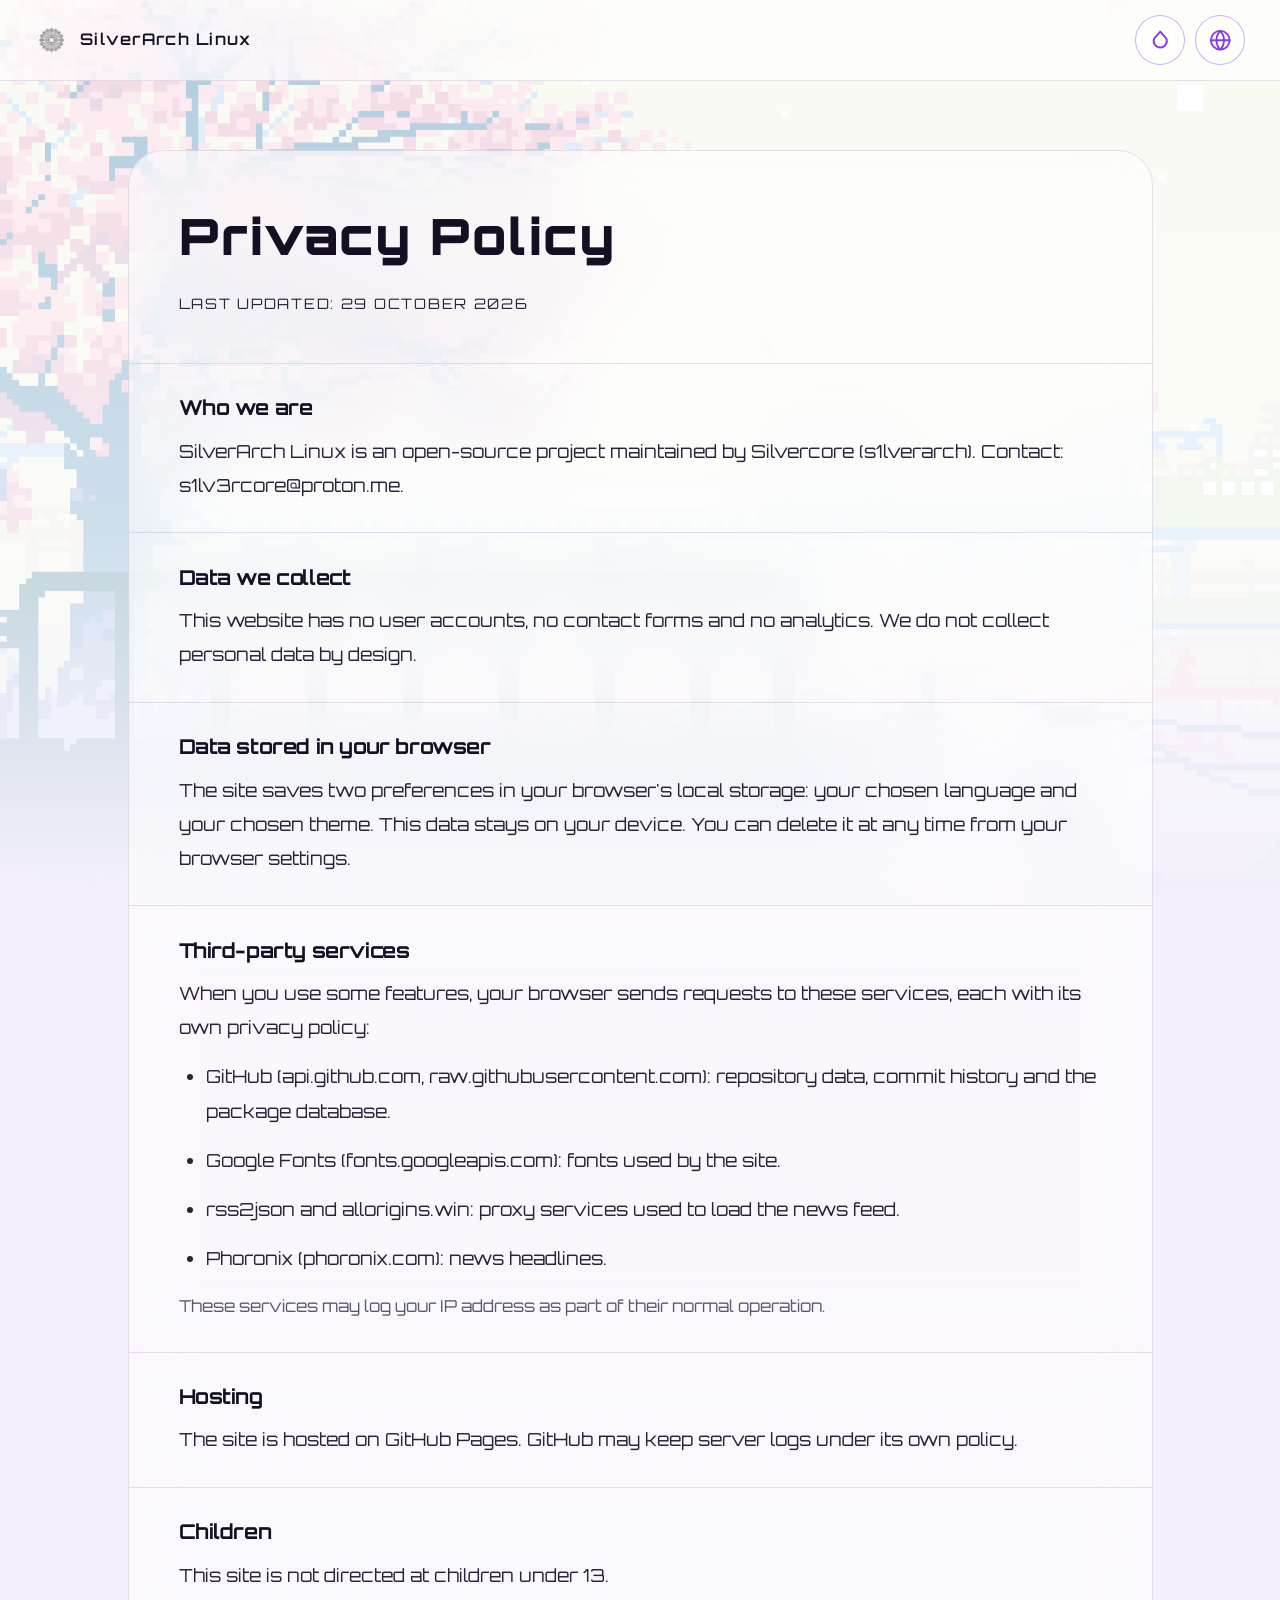
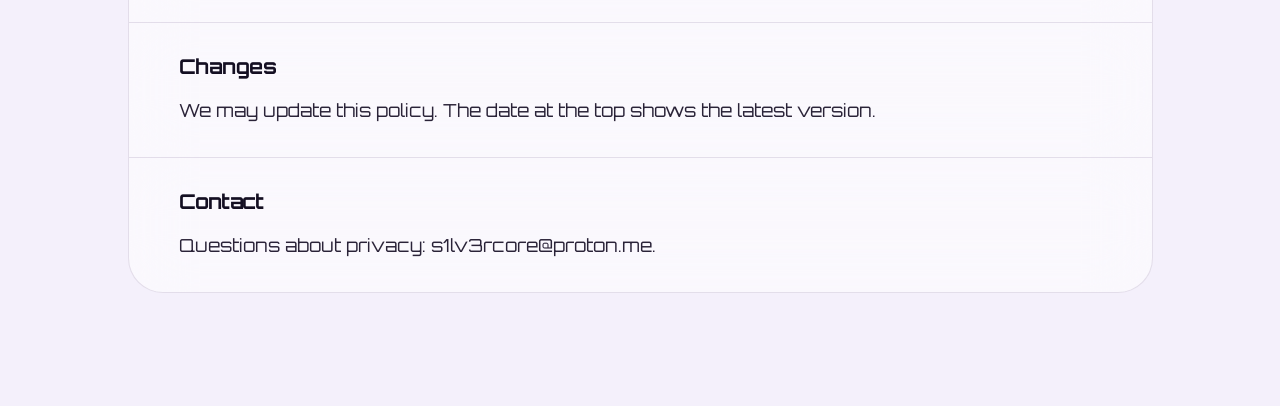
==== privacy.html @ fb21df63 "Add files via upload" ====
<!DOCTYPE html>
<html lang="en" data-theme="light" dir="ltr">
<head>
<meta charset="UTF-8">
<meta name="viewport" content="width=device-width, initial-scale=1.0">
<title>Privacy Policy — SilverArch Linux</title>
<link rel="icon" href="assets/silverarch.png">
<link rel="preconnect" href="https://fonts.googleapis.com">
<link rel="stylesheet" href="https://fonts.googleapis.com/css2?family=Orbitron:wght@400;500;600;700;900&family=IBM+Plex+Sans+Arabic:wght@400;500;600;700&display=swap">
<link rel="stylesheet" href="style.css">
<link rel="stylesheet" href="legal.css">
</head>
<body>

<nav class="legal-nav" aria-label="Top bar">
  <a class="legal-back" href="index.html"><img src="assets/silverarch.png" alt="" width="26" height="26"><span data-i18n="nav_back">SilverArch Linux</span></a>
  <div class="legal-tools">
    <button class="icon-btn" id="btn-theme-btn" aria-label="Button colour" title="Button colour">
      <svg class="ic" viewBox="0 0 24 24" fill="none" stroke="currentColor" stroke-width="2" stroke-linecap="round" stroke-linejoin="round" aria-hidden="true"><path d="M12 2.7 5.6 9.9a7 7 0 1 0 12.8 0z"/></svg>
    </button>
    <div class="lang">
      <button class="globe-btn" aria-label="Language" aria-haspopup="true">
        <svg class="ic" viewBox="0 0 24 24" fill="none" stroke="currentColor" stroke-width="2" stroke-linecap="round" stroke-linejoin="round" aria-hidden="true"><circle cx="12" cy="12" r="10"/><path d="M12 2a14.5 14.5 0 0 0 0 20 14.5 14.5 0 0 0 0-20"/><path d="M2 12h20"/></svg>
      </button>
      <div class="lang-menu" role="menu">
        <button class="lang-opt" data-lang-opt="en" role="menuitem"><span>English</span><small>EN</small></button>
        <button class="lang-opt" data-lang-opt="ar" role="menuitem"><span>العربية</span><small>AR</small></button>
        <button class="lang-opt" data-lang-opt="fr" role="menuitem"><span>Français</span><small>FR</small></button>
        <button class="lang-opt" data-lang-opt="ru" role="menuitem"><span>Русский</span><small>RU</small></button>
      </div>
    </div>
  </div>
</nav>

<main class="legal">
  <header class="legal-head">
    <h1 data-i18n="p_title">Privacy Policy</h1>
    <p class="legal-meta" data-i18n="p_meta">Last updated: 29 October 2026</p>
  </header>

  <section class="sec"><h2 data-i18n="p_s1_t">Who we are</h2><p data-i18n="p_s1_p">SilverArch Linux is an open-source project maintained by Silvercore (s1lverarch). Contact: s1lv3rcore@proton.me.</p></section>
  <section class="sec"><h2 data-i18n="p_s2_t">Data we collect</h2><p data-i18n="p_s2_p">This website has no user accounts, no contact forms and no analytics. We do not collect personal data by design.</p></section>
  <section class="sec"><h2 data-i18n="p_s3_t">Data stored in your browser</h2><p data-i18n="p_s3_p">The site saves your chosen language and your chosen button colour in your browser's local storage. This data stays on your device. You can delete it at any time from your browser settings.</p></section>
  <section class="sec">
    <h2 data-i18n="p_s4_t">Third-party services</h2>
    <p data-i18n="p_s4_p">When you use some features, your browser sends requests to these services, each with its own privacy policy:</p>
    <ul>
      <li data-i18n="p_s4_l1">GitHub (api.github.com, raw.githubusercontent.com): repository data, commit history and the package database.</li>
      <li data-i18n="p_s4_l2">Google Fonts (fonts.googleapis.com): fonts used by the site.</li>
      <li data-i18n="p_s4_l3">rss2json and allorigins.win: proxy services used to load the news feed.</li>
      <li data-i18n="p_s4_l4">Phoronix (phoronix.com): news headlines.</li>
    </ul>
    <p class="sec-note" data-i18n="p_s4_note">These services may log your IP address as part of their normal operation.</p>
  </section>
  <section class="sec"><h2 data-i18n="p_s5_t">Hosting</h2><p data-i18n="p_s5_p">The site is hosted on GitHub Pages. GitHub may keep server logs under its own policy.</p></section>
  <section class="sec"><h2 data-i18n="p_s6_t">Children</h2><p data-i18n="p_s6_p">This site is not directed at children under 13.</p></section>
  <section class="sec"><h2 data-i18n="p_s7_t">Changes</h2><p data-i18n="p_s7_p">We may update this policy. The date at the top shows the latest version.</p></section>
  <section class="sec"><h2 data-i18n="p_s8_t">Contact</h2><p data-i18n="p_s8_p">Questions about privacy: s1lv3rcore@proton.me.</p></section>
</main>

<script src="icons.js"></script>
<script src="legal-i18n.js"></script>
<script src="legal.js"></script>
</body>
</html>
---- style.css ----
/* SilverArch Linux — site styles
   Dark: pure black + #F865FF accent, pixel city wallpaper.
   Light: soft lilac-white + #8839ef accent, pixel cherry-blossom wallpaper.
   Buttons are glass: translucent, blurred, thin light border. */

:root {
  --sans: 'Orbitron', 'IBM Plex Sans Arabic', system-ui, sans-serif;
  --mono: 'JetBrains Mono', ui-monospace, monospace;
  --ease: cubic-bezier(.16, 1, .3, 1);
  --r: 18px;
  }
html[data-theme="dark"] {
  color-scheme: dark;
  --bg: #000000;
  --wall: url('assets/dark.gif');
  --wall-tint: linear-gradient(180deg, rgba(0,0,0,.55) 0%, rgba(0,0,0,.82) 60%, #000 100%);
  --accent: #F865FF; --accent2: #c26bff;
  --text: #ece4f5; --strong: #ffffff; --dim: #9d8fae; --dim2: #5b4f6b;
  --glass: rgba(255,255,255,.05); --glass-hi: rgba(255,255,255,.10);
  --line: rgba(255,255,255,.10); --line2: rgba(248,101,255,.45);
  --shadow: 0 18px 50px rgba(0,0,0,.6);
  --glow: 0 0 36px rgba(248,101,255,.28);
}
html[data-theme="light"] {
  color-scheme: light;
  --bg: #f4f0fb;
  --wall: url('assets/light.gif');
  --wall-tint: linear-gradient(180deg, rgba(255,255,255,.55) 0%, rgba(255,255,255,.72) 60%, #f4f0fb 100%);
  --accent: #8839ef; --accent2: #6a1bd1;
  --text: #2a2338; --strong: #140f22; --dim: #5d5570; --dim2: #9a93ab;
  --glass: rgba(255,255,255,.28); --glass-hi: rgba(255,255,255,.55);
  --line: rgba(60,30,90,.12); --line2: rgba(136,57,239,.45);
  --shadow: 0 18px 46px rgba(60,30,90,.16);
  --glow: 0 0 36px rgba(136,57,239,.22);
}

/* Russian pages: Science Gothic (Cyrillic, techno look) */
html[lang="ru"] body,
html[lang="ru"] p,
html[lang="ru"] li,
html[lang="ru"] .lead,
html[lang="ru"] .repo p,
html[lang="ru"] .cta p,
html[lang="ru"] h1,
html[lang="ru"] h2,
html[lang="ru"] h3,
html[lang="ru"] .hero-title,
html[lang="ru"] .brand {
  font-family: 'Science Gothic', system-ui, sans-serif;
}

*, *::before, *::after { box-sizing: border-box; margin: 0; padding: 0; }
html { scroll-behavior: smooth; scroll-padding-top: 84px; -webkit-text-size-adjust: 100%; }
body {
  font-family: var(--sans); color: var(--text); background: var(--bg); line-height: 1.6;
  min-height: 100vh; overflow-x: hidden; transition: background-color .4s var(--ease), color .4s var(--ease);
}
html[dir="rtl"] body { font-family: 'Noto Sans Arabic', var(--sans); }
a { color: inherit; text-decoration: none; }
button { font: inherit; color: inherit; background: none; border: 0; cursor: pointer; }
img, video { max-width: 100%; display: block; }
code, pre, .mono { font-family: var(--mono); }
::selection { background: var(--accent); color: #000; }
:focus-visible { outline: 2px solid var(--accent); outline-offset: 3px; border-radius: 8px; }

/* wallpaper: fixed, cover, with a readable tint on top */
body::before {
  content: ""; position: fixed; inset: 0; z-index: -2; pointer-events: none;
  background: var(--wall-tint), var(--wall) center / cover no-repeat fixed;
  transition: opacity .5s;
}
body::after { display: none; }

.wrap { max-width: 1180px; margin: 0 auto; padding: 0 28px; }
section { padding: 96px 0; position: relative; }
.eyebrow { font-family: var(--mono); font-size: .74rem; letter-spacing: .14em; text-transform: uppercase; color: var(--accent); display: inline-flex; align-items: center; gap: 10px; margin-bottom: 14px; }
.eyebrow::before { content: ""; width: 22px; height: 1px; background: currentColor; }
h2 { font-size: clamp(2rem, 4vw, 2.9rem); font-weight: 700; line-height: 1.1; letter-spacing: -.02em; color: var(--strong); margin-bottom: 14px; }
.lead { color: var(--dim); font-size: 1.05rem; max-width: 680px; }
.ic { width: 18px; height: 18px; flex-shrink: 0; display: inline-block; vertical-align: -4px; }
.ic-sm { width: 14px; height: 14px; vertical-align: -2px; }

/* icon click: full rotation */
svg.ic.spin { animation: spin360 .7s var(--ease); }
@keyframes spin360 { to { transform: rotate(360deg); } }

/* glass surface */
.glass {
  background: var(--glass); backdrop-filter: blur(20px) saturate(150%); -webkit-backdrop-filter: blur(20px) saturate(150%);
  border: 1px solid var(--line); border-radius: var(--r); box-shadow: var(--shadow);
  position: relative; overflow: hidden; transition: transform .35s var(--ease), border-color .35s, box-shadow .35s;
}
.glass::before { content: ""; position: absolute; inset: 0; border-radius: inherit; pointer-events: none; background: linear-gradient(180deg, var(--glass-hi), transparent 45%); }
.glass:hover { border-color: var(--line2); box-shadow: var(--shadow), var(--glow); }

/* glass buttons (transparent + blurred) */
.btn {
  position: relative; overflow: hidden; display: inline-flex; align-items: center; justify-content: center; gap: 9px;
  padding: 12px 22px; border-radius: 14px; font-weight: 600; font-size: .92rem; color: var(--strong);
  background: var(--glass); border: 1px solid var(--line);
  backdrop-filter: blur(16px) saturate(160%); -webkit-backdrop-filter: blur(16px) saturate(160%);
  box-shadow: inset 0 1px 0 rgba(255,255,255,.22), 0 8px 24px rgba(0,0,0,.18);
  transition: transform .25s var(--ease), border-color .25s, box-shadow .25s, background .25s;
}
.btn:hover { transform: translateY(-2px); border-color: var(--accent); box-shadow: inset 0 1px 0 rgba(255,255,255,.3), var(--glow); background: var(--glass-hi); }
.btn:active { transform: scale(.97); }
.btn-primary { border-color: var(--line2); color: var(--strong); background: linear-gradient(135deg, color-mix(in srgb, var(--accent) 30%, transparent), color-mix(in srgb, var(--accent2) 18%, transparent)); }
.btn-sm { padding: 8px 14px; font-size: .8rem; border-radius: 11px; }
.ripple { position: absolute; border-radius: 50%; background: rgba(255,255,255,.4); transform: scale(0); animation: ripple .6s ease-out forwards; pointer-events: none; }
@keyframes ripple { to { transform: scale(4); opacity: 0; } }

.pill { display: inline-flex; align-items: center; gap: 8px; padding: 6px 14px; border-radius: 999px; border: 1px solid var(--line); background: var(--glass); backdrop-filter: blur(12px); font-family: var(--mono); font-size: .74rem; color: var(--dim); }
.dot { width: 7px; height: 7px; border-radius: 50%; background: #4ade80; box-shadow: 0 0 10px #4ade80; animation: blink 2s infinite; }
@keyframes blink { 50% { opacity: .35; } }

/* ── header ── */
.nav {
  position: fixed; top: 0; left: 0; right: 0; z-index: 200;
  background: var(--glass); backdrop-filter: blur(22px) saturate(160%); -webkit-backdrop-filter: blur(22px) saturate(160%);
  border-bottom: 1px solid var(--line);
}
.nav-inner { display: flex; align-items: center; gap: 14px; padding: 12px 24px; min-height: 64px; max-width: 1400px; margin: 0 auto; }
.brand { display: flex; align-items: center; gap: 10px; font-weight: 700; color: var(--strong); white-space: nowrap; flex-shrink: 0; }
.brand img { width: 30px; height: 30px; animation: spin 24s linear infinite; }
@keyframes spin { to { transform: rotate(360deg); } }
.nav-links { display: flex; gap: 2px; list-style: none; margin-inline-start: auto; min-width: 0; }
.nav-links a {
  display: inline-flex; align-items: center; gap: 6px; padding: 8px 10px; border-radius: 10px; white-space: nowrap;
  font-family: var(--mono); font-size: .72rem; letter-spacing: .05em; text-transform: uppercase; color: var(--dim); transition: color .2s, background .2s;
}
.nav-links a:hover { color: var(--strong); background: var(--glass-hi); }
.nav-right { display: flex; align-items: center; gap: 8px; flex-shrink: 0; }
.icon-btn {
  width: 40px; height: 40px; border-radius: 12px; display: grid; place-items: center; flex-shrink: 0;
  background: var(--glass); border: 1px solid var(--line); color: var(--dim);
  backdrop-filter: blur(14px); -webkit-backdrop-filter: blur(14px); transition: all .2s;
}
.icon-btn:hover { color: var(--accent); border-color: var(--accent); }
.burger { display: none; }
.nav.compact .nav-links { display: none; }
.nav.compact .burger { display: grid; }
.nav.compact .nav-sheet { display: none; }
.nav-sheet {
  position: absolute; top: 100%; left: 12px; right: 12px; margin-top: 8px; padding: 10px; border-radius: 18px;
  background: var(--glass); backdrop-filter: blur(24px); -webkit-backdrop-filter: blur(24px); border: 1px solid var(--line); box-shadow: var(--shadow);
  display: none; flex-direction: column; gap: 4px; z-index: 210;
}
.nav-sheet.open { display: flex; animation: rise .3s var(--ease); }
@keyframes rise { from { opacity: 0; transform: translateY(-8px); } }
.nav-sheet a { display: flex; align-items: center; gap: 10px; padding: 12px 14px; border-radius: 12px; font-size: 1rem; color: var(--text); }
.nav-sheet a:hover { background: var(--glass-hi); color: var(--accent); }

/* search: full field on wide screens, icon that opens on focus when compact */
.search { position: relative; display: flex; align-items: center; }
.search > .ic { position: absolute; inset-inline-start: 12px; color: var(--dim); pointer-events: none; z-index: 1; }
.search-input {
  width: 240px; height: 40px; padding: 0 44px 0 38px; border-radius: 12px; border: 1px solid var(--line); outline: none;
  background: var(--glass); backdrop-filter: blur(14px); -webkit-backdrop-filter: blur(14px); color: var(--strong);
  font: 500 .86rem var(--sans); transition: width .35s var(--ease), border-color .2s;
}
.search-input:focus { width: min(360px, 60vw); border-color: var(--accent); }
.search-input::placeholder { color: var(--dim2); }
.search kbd { position: absolute; inset-inline-end: 10px; font-family: var(--mono); font-size: .66rem; color: var(--dim2); border: 1px solid var(--line); border-radius: 6px; padding: 1px 6px; pointer-events: none; }
.nav.compact .search-input { width: 40px; padding: 0; color: transparent; cursor: pointer; }
.nav.compact .search-input:focus { width: min(320px, 70vw); padding: 0 14px 0 38px; color: var(--strong); cursor: text; }
.nav.compact .search kbd { display: none; }
.search-results {
  position: absolute; top: calc(100% + 10px); inset-inline-end: 0; width: min(480px, 92vw); max-height: 70vh; overflow: auto;
  padding: 8px; display: none; z-index: 300;
}
.search-results.open { display: block; animation: rise .25s var(--ease); }
.sr-group { font-family: var(--mono); font-size: .66rem; text-transform: uppercase; letter-spacing: .12em; color: var(--dim2); padding: 10px 10px 4px; }
.sr-item { display: flex; flex-direction: column; gap: 2px; padding: 9px 10px; border-radius: 10px; color: var(--text); }
.sr-item b { color: var(--strong); font-weight: 600; }
.sr-item span { color: var(--dim); font-size: .82rem; }
.sr-item.active, .sr-item:hover { background: var(--glass-hi); }
mark { background: color-mix(in srgb, var(--accent) 30%, transparent); color: inherit; border-radius: 3px; padding: 0 2px; }
.sr-empty { padding: 14px; color: var(--dim); font-size: .9rem; }

/* language globe + list */
.lang { position: relative; display: inline-flex; }
.globe-btn { width: 40px; height: 40px; border-radius: 12px; display: grid; place-items: center; background: var(--glass); border: 1px solid var(--line); color: var(--accent); backdrop-filter: blur(14px); -webkit-backdrop-filter: blur(14px); transition: all .25s var(--ease); }
.lang:hover .globe-btn, .lang:focus-within .globe-btn { border-color: var(--accent); box-shadow: var(--glow); transform: rotate(-12deg); }
.lang-menu {
  position: absolute; top: calc(100% + 10px); inset-inline-end: 0; min-width: 180px; padding: 8px; border-radius: 16px;
  background: var(--glass); backdrop-filter: blur(22px); -webkit-backdrop-filter: blur(22px); border: 1px solid var(--line); box-shadow: var(--shadow);
  opacity: 0; transform: translateY(-6px); pointer-events: none; transition: opacity .25s, transform .25s var(--ease); z-index: 300;
}
.lang:hover .lang-menu, .lang:focus-within .lang-menu { opacity: 1; transform: none; pointer-events: auto; }
.lang-opt { width: 100%; display: flex; justify-content: space-between; align-items: center; gap: 14px; padding: 9px 12px; border-radius: 10px; font-size: .92rem; color: var(--text); text-align: start; }
.lang-opt small { font-family: var(--mono); font-size: .66rem; color: var(--dim2); }
.lang-opt:hover { background: var(--glass-hi); color: var(--accent); }
.lang-opt[aria-current="true"] { color: var(--strong); background: color-mix(in srgb, var(--accent) 22%, transparent); }

/* ── hero ── */
.hero { min-height: 100vh; display: flex; align-items: center; padding: 130px 0 90px; }
.hero-grid { display: grid; grid-template-columns: 1.05fr .95fr; gap: 56px; align-items: center; }
.hero h1 { font-size: clamp(2.5rem, 5.4vw, 4.2rem); font-weight: 700; line-height: 1.04; letter-spacing: -.03em; color: var(--strong); margin: 18px 0 20px; }
.hero h1 span { background: linear-gradient(100deg, var(--strong), var(--accent), var(--accent2), var(--strong)); background-size: 220% auto; -webkit-background-clip: text; background-clip: text; color: transparent; animation: sheen 7s ease-in-out infinite; }
@keyframes sheen { 50% { background-position: 100% center; } }
.hero .lead { font-size: 1.1rem; margin-bottom: 30px; }
.hero-cta { display: flex; flex-wrap: wrap; gap: 12px; margin-bottom: 40px; }
.stats { display: grid; grid-template-columns: repeat(4, auto); gap: 34px; justify-content: start; }
.stat b { display: block; font-size: 1.6rem; color: var(--strong); }
.stat span { font-family: var(--mono); font-size: .68rem; color: var(--dim); text-transform: uppercase; letter-spacing: .08em; }

.term { font-family: var(--mono); font-size: .8rem; }
.term-head { display: flex; align-items: center; gap: 7px; padding: 12px 16px; border-bottom: 1px solid var(--line); color: var(--dim); }
.term-head i { width: 10px; height: 10px; border-radius: 50%; display: inline-block; }
.term-body { padding: 18px 20px; line-height: 1.85; white-space: pre-wrap; color: var(--text); overflow-x: auto; min-height: 230px; }
.term-body .p { color: var(--accent); }
.term-body .ok { color: #4ade80; font-weight: 600; }
.term-body .dim { color: var(--dim2); }
.term-line { display: none; }
.term-line.show { display: block; }
.caret { display: inline-block; width: 8px; height: 15px; background: var(--accent); vertical-align: middle; animation: blink 1s steps(2) infinite; }

/* ── tabs ── */
.tabs { display: inline-flex; flex-wrap: wrap; gap: 6px; padding: 6px; border-radius: 16px; background: var(--glass); border: 1px solid var(--line); backdrop-filter: blur(16px); -webkit-backdrop-filter: blur(16px); margin-top: 34px; }
.tab { padding: 9px 16px; border-radius: 11px; font-family: var(--mono); font-size: .78rem; color: var(--dim); display: inline-flex; align-items: center; gap: 7px; transition: all .25s var(--ease); }
.tab:hover { color: var(--strong); }
.tab[aria-selected="true"] { color: var(--strong); background: var(--glass-hi); box-shadow: inset 0 1px 0 rgba(255,255,255,.2), 0 4px 16px rgba(0,0,0,.2); }
.tab-panel { margin-top: 18px; padding: 26px; display: none; animation: rise .4s var(--ease); }
.tab-panel.active { display: block; }
.tab-grid { display: grid; grid-template-columns: repeat(2, 1fr); gap: 14px; }
.proj { padding: 18px 20px; display: flex; flex-direction: column; gap: 6px; border-radius: 14px; background: var(--glass); border: 1px solid var(--line); }
.proj b { color: var(--strong); }
.proj span { color: var(--dim); font-size: .88rem; }
.proj a { font-family: var(--mono); font-size: .76rem; color: var(--accent); margin-top: 4px; display: inline-flex; gap: 6px; align-items: center; }
.plain-list { list-style: none; display: grid; gap: 10px; }
.plain-list li { padding: 12px 16px; border-radius: 12px; background: var(--glass); border: 1px solid var(--line); color: var(--text); font-size: .94rem; display: flex; gap: 10px; align-items: flex-start; }
.plain-list li::before { content: "›"; color: var(--accent); font-weight: 700; }
.cmdline { display: flex; justify-content: space-between; align-items: center; gap: 12px; flex-wrap: wrap; padding: 12px 16px; border-radius: 12px; background: rgba(0,0,0,.35); border: 1px solid var(--line); margin-bottom: 10px; }
html[data-theme="light"] .cmdline { background: rgba(255,255,255,.55); }
.cmdline code { font-family: var(--mono); font-size: .84rem; color: var(--strong); white-space: pre-wrap; word-break: break-all; }

/* ── repos + preview ── */
.repo-layout { display: grid; grid-template-columns: 1fr; gap: 22px; margin-top: 44px; }
.repo-grid { display: grid; grid-template-columns: 1fr 1fr; gap: 18px; }
.repo { padding: 22px; display: flex; flex-direction: column; gap: 12px; }
.repo:hover { transform: translateY(-3px); }
.repo-top { display: flex; align-items: center; justify-content: space-between; gap: 10px; }
.repo h3 { font-size: 1.15rem; color: var(--strong); }
.tag { font-family: var(--mono); font-size: .68rem; padding: 4px 10px; border-radius: 999px; border: 1px solid var(--line2); color: var(--accent); white-space: nowrap; background: var(--glass); }
.repo p { color: var(--dim); font-size: .92rem; flex: 1; }
.repo-meta { display: flex; justify-content: space-between; font-family: var(--mono); font-size: .72rem; color: var(--dim2); }
.repo-link { font-family: var(--mono); font-size: .78rem; color: var(--accent); display: inline-flex; align-items: center; gap: 6px; }
.repo-link .ic { transition: transform .25s; }
.repo-link:hover .ic { transform: translate(2px, -2px); }
.preview { width: 100%; max-width: 1920px; aspect-ratio: 16 / 9; margin: 8px auto 0; border-radius: 22px; border: 1px solid var(--line2); background: #000; }
.preview video { position: absolute; inset: 0; width: 100%; height: 100%; object-fit: contain; background: #000; }
.preview figcaption { position: absolute; top: 14px; inset-inline-start: 16px; z-index: 2; pointer-events: none; font-family: var(--mono); font-size: .7rem; color: #fff; background: rgba(0,0,0,.5); padding: 4px 10px; border-radius: 999px; }

/* ── command reference ── */
.docs { display: grid; gap: 14px; margin-top: 40px; }
.doc summary { list-style: none; cursor: pointer; display: flex; align-items: center; justify-content: space-between; gap: 14px; padding: 20px 24px; }
.doc summary::-webkit-details-marker { display: none; }
.doc summary h3 { font-size: 1.15rem; color: var(--strong); display: flex; align-items: baseline; gap: 12px; flex-wrap: wrap; }
.doc summary small { font-family: var(--mono); font-size: .74rem; color: var(--dim2); font-weight: 400; }
.doc .chev { transition: transform .3s var(--ease); color: var(--dim); }
.doc[open] .chev { transform: rotate(180deg); }
.doc-body { padding: 0 24px 24px; display: grid; gap: 12px; }
.cmd { border: 1px solid var(--line); border-radius: 14px; background: rgba(0,0,0,.28); }
html[data-theme="light"] .cmd { background: rgba(255,255,255,.5); }
.cmd-row { display: flex; align-items: center; justify-content: space-between; gap: 12px; padding: 12px 14px; flex-wrap: wrap; }
.cmd pre { font-family: var(--mono); font-size: .84rem; color: var(--strong); white-space: pre-wrap; word-break: break-all; }
.cmd .note { font-size: .84rem; color: var(--dim); padding: 0 14px 12px; }
.facts { list-style: none; display: grid; gap: 8px; margin-top: 6px; }
.facts li { color: var(--dim); font-size: .92rem; padding-inline-start: 18px; position: relative; }
.facts li::before { content: ""; position: absolute; inset-inline-start: 0; top: .6em; width: 6px; height: 6px; border-radius: 50%; background: var(--accent); }
.copy { font-family: var(--mono); font-size: .7rem; padding: 7px 11px; border-radius: 10px; background: var(--glass); border: 1px solid var(--line); color: var(--dim); backdrop-filter: blur(12px); -webkit-backdrop-filter: blur(12px); display: inline-flex; align-items: center; gap: 6px; transition: all .2s; }
.copy:hover { color: var(--accent); border-color: var(--accent); }

/* ── installer ── */
.steps { display: grid; grid-template-columns: repeat(auto-fill, minmax(190px, 1fr)); gap: 10px; margin-top: 36px; counter-reset: st; list-style: none; }
.steps li { counter-increment: st; padding: 12px 14px; border-radius: 13px; background: var(--glass); border: 1px solid var(--line); backdrop-filter: blur(14px); -webkit-backdrop-filter: blur(14px); color: var(--text); font-size: .9rem; display: flex; gap: 10px; align-items: center; }
.steps li::before { content: counter(st, decimal-leading-zero); font-family: var(--mono); font-size: .7rem; color: var(--accent); }
.keys { display: flex; flex-wrap: wrap; gap: 8px; margin-top: 24px; }
.key { font-family: var(--mono); font-size: .76rem; padding: 6px 10px; border-radius: 9px; background: var(--glass); border: 1px solid var(--line); color: var(--dim); }
.key b { color: var(--strong); font-weight: 600; }

/* ── iso ── */
.iso { display: grid; grid-template-columns: 1.2fr .8fr; gap: 30px; align-items: center; padding: 34px; margin-top: 40px; }
.iso h3 { font-size: 1.45rem; color: var(--strong); margin: 10px 0 14px; }
.facts-grid { display: grid; grid-template-columns: repeat(3, 1fr); gap: 12px; margin-top: 18px; }
.fact { padding: 14px; border-radius: 13px; background: var(--glass); border: 1px solid var(--line); }
.fact b { display: block; color: var(--strong); }
.fact span { font-family: var(--mono); font-size: .66rem; color: var(--dim); text-transform: uppercase; letter-spacing: .08em; }
.sha { margin-top: 18px; font-family: var(--mono); font-size: .74rem; color: var(--dim); word-break: break-all; padding: 12px; border-radius: 12px; border: 1px solid var(--line); background: rgba(0,0,0,.25); }
html[data-theme="light"] .sha { background: rgba(255,255,255,.5); }
.iso-cta { display: flex; flex-direction: column; gap: 12px; }

/* ── pacman setup ── */
.setup { display: grid; grid-template-columns: repeat(3, 1fr); gap: 18px; margin-top: 40px; }
.step-card { padding: 22px; display: flex; flex-direction: column; gap: 12px; }
.step-card .n { font-family: var(--mono); font-size: .72rem; color: var(--accent); letter-spacing: .1em; display: flex; align-items: center; gap: 8px; }
.step-card h3 { color: var(--strong); font-size: 1.05rem; }
.step-card p { color: var(--dim); font-size: .9rem; }
.code { margin-top: auto; border-radius: 13px; border: 1px solid var(--line); background: rgba(0,0,0,.32); overflow: hidden; }
html[data-theme="light"] .code { background: rgba(255,255,255,.55); }
.code-h { display: flex; justify-content: space-between; align-items: center; gap: 8px; padding: 7px 10px 7px 12px; border-bottom: 1px solid var(--line); font-family: var(--mono); font-size: .7rem; color: var(--dim); }
.code pre { padding: 13px 14px; font-family: var(--mono); font-size: .78rem; color: var(--text); white-space: pre; overflow-x: auto; line-height: 1.6; }

/* ── distros ── */
.distros { display: grid; grid-template-columns: repeat(auto-fill, minmax(150px, 1fr)); gap: 8px; margin-top: 24px; }
.distro { display: flex; align-items: center; gap: 8px; padding: 9px 11px; border-radius: 11px; background: var(--glass); border: 1px solid var(--line); font-size: .82rem; color: var(--text); }
.distro span { font-family: var(--mono); font-size: .66rem; color: var(--dim2); }

/* ── origin + feed ── */
.origin { display: grid; grid-template-columns: .95fr 1.05fr; gap: 50px; align-items: start; }
.origin p { color: var(--dim); margin-bottom: 14px; }
.profile { padding: 26px; display: flex; gap: 20px; align-items: center; }
.profile img { width: 104px; height: 104px; border-radius: 50%; border: 2px solid var(--line2); box-shadow: var(--glow); flex-shrink: 0; }
.profile b { color: var(--strong); font-size: 1.1rem; display: block; }
.profile span { color: var(--dim); font-size: .9rem; display: block; }
.news-feed { padding: 0; margin-top: 18px; }
.news-feed-bar { display: flex; justify-content: space-between; align-items: center; gap: 10px; padding: 11px 18px; border-bottom: 1px solid var(--line); font-family: var(--mono); font-size: .72rem; color: var(--dim); }
.news-feed-bar span:last-child { color: #4ade80; }
.news { list-style: none; }
.news li { padding: 12px 18px; border-bottom: 1px solid var(--line); display: flex; gap: 10px; align-items: flex-start; font-size: .94rem; }
.news li:last-child { border-bottom: 0; }
.news li:hover { background: var(--glass-hi); }
.news a { color: var(--text); }
.news a:hover { color: var(--accent); }
.news .muted { color: var(--dim); }
.news-item { display: flex; flex-direction: column; gap: 6px; }
.news-meta { display: flex; align-items: center; justify-content: space-between; gap: 10px; flex-wrap: wrap; }
.news-meta .mono { font-size: .7rem; color: var(--dim2); }
.news-note { font-family: var(--mono); font-size: .72rem; }
.news .ic-sm { color: var(--accent); margin-top: 4px; }

/* ── community ── */
.community { display: grid; grid-template-columns: repeat(4, 1fr); gap: 16px; margin-top: 40px; }
.cta { padding: 24px; display: flex; flex-direction: column; gap: 10px; }
.cta h3 { color: var(--strong); font-size: 1.05rem; display: flex; align-items: center; gap: 9px; }
.cta p { color: var(--dim); font-size: .9rem; flex: 1; }
.cta .go { font-family: var(--mono); font-size: .76rem; color: var(--accent); }

/* ── palestine ── */
.pal { padding: 24px 28px; display: flex; flex-wrap: wrap; align-items: center; justify-content: space-between; gap: 16px; }
.pal p { color: var(--dim); }
.pal p b { color: var(--strong); }

/* ── footer ── */
footer { padding: 52px 0 40px; border-top: 1px solid var(--line); margin-top: 40px; background: var(--glass); backdrop-filter: blur(20px); -webkit-backdrop-filter: blur(20px); }
.foot { display: grid; grid-template-columns: 1.4fr 1fr 1fr 1fr; gap: 30px; }
.foot h4 { font-family: var(--mono); font-size: .7rem; color: var(--dim); letter-spacing: .12em; text-transform: uppercase; margin-bottom: 12px; }
.foot a { display: flex; align-items: center; gap: 8px; color: var(--dim); font-size: .92rem; margin-bottom: 9px; }
.foot a:hover { color: var(--accent); }
.foot p { color: var(--dim); font-size: .92rem; max-width: 300px; }
.foot .brand { margin-bottom: 12px; }
.copyright { margin-top: 36px; padding-top: 20px; border-top: 1px solid var(--line); font-family: var(--mono); font-size: .72rem; color: var(--dim2); display: flex; justify-content: space-between; flex-wrap: wrap; gap: 10px; }

/* reveal */
.rv { opacity: 0; transform: translateY(20px); transition: opacity .8s var(--ease), transform .8s var(--ease); }
.rv.in { opacity: 1; transform: none; }

/* ── responsive: header collapses before it can overflow ── */
@media (max-width: 1100px) { .hero-grid, .origin, .iso { grid-template-columns: 1fr; } .setup { grid-template-columns: 1fr; } .community, .foot { grid-template-columns: 1fr 1fr; } .stats { grid-template-columns: repeat(2, auto); } }
@media (max-width: 760px) {
  .wrap { padding: 0 18px; }
  section { padding: 72px 0; }
  .hero { padding: 110px 0 70px; }
  .repo-grid, .community, .foot, .facts-grid, .tab-grid { grid-template-columns: 1fr; }
  .nav-inner { padding: 10px 14px; gap: 8px; }
  .brand span { display: none; }
  .nav-right .btn-sm { display: none; }
}
@media (prefers-reduced-motion: reduce) { *, *::before, *::after { animation: none !important; transition: none !important; } .rv { opacity: 1; transform: none; } }

/* ── apps tab ── */
.app-icons { display: grid; grid-template-columns: repeat(auto-fill, minmax(150px, 1fr)); gap: 12px; }
.app-icon {
  display: flex; flex-direction: column; align-items: flex-start; gap: 6px; padding: 16px; border-radius: 16px; text-align: start;
  background: var(--glass); border: 1px solid var(--line); backdrop-filter: blur(16px); -webkit-backdrop-filter: blur(16px);
  transition: transform .25s var(--ease), border-color .25s, box-shadow .25s; position: relative; overflow: hidden;
}
.app-icon:hover { transform: translateY(-3px); border-color: var(--line2); box-shadow: var(--glow); }
.app-icon.on { border-color: var(--accent); background: color-mix(in srgb, var(--accent) 16%, var(--glass)); }
.app-icon b { color: var(--strong); font-size: .98rem; }
.app-icon small { color: var(--dim); font-size: .78rem; line-height: 1.35; }
.app-ico { width: 42px; height: 42px; border-radius: 12px; display: grid; place-items: center; color: var(--accent); background: var(--glass-hi); border: 1px solid var(--line); margin-bottom: 4px; }
.app-ico .ic { width: 22px; height: 22px; }
.app-ico.big { width: 64px; height: 64px; border-radius: 18px; }
.app-ico.big .ic { width: 30px; height: 30px; }
.app-detail { margin-top: 26px; padding: 26px; border-radius: 20px; background: var(--glass); border: 1px solid var(--line); backdrop-filter: blur(20px); -webkit-backdrop-filter: blur(20px); animation: rise .4s var(--ease); }
.app-head { display: flex; align-items: center; gap: 16px; margin-bottom: 16px; }
.app-head h3 { font-size: 1.5rem; color: var(--strong); margin-bottom: 6px; }
.sub { font-family: var(--mono); font-size: .72rem; text-transform: uppercase; letter-spacing: .12em; color: var(--accent); margin: 22px 0 10px; }
.app-detail .lead { max-width: none; }
.app-links { display: flex; flex-wrap: wrap; gap: 10px; margin-top: 22px; align-items: center; }
.app-detail .muted { color: var(--dim2); font-size: .9rem; }
.news-title { font-family: var(--mono); font-size: .74rem; text-transform: uppercase; letter-spacing: .1em; color: var(--dim); padding: 14px 18px 4px; font-weight: 500; }
.news-feed .news-title + .news { margin-top: 0; }
.news-item .muted { font-size: .86rem; }

/* ── header: links collapse into ☰ on any screen where the labels would not fit ── */
@media (max-width: 1400px) {
  .nav-links { display: none; }
  .burger { display: grid; }
  .nav-sheet { display: none; }
  .nav-sheet.open { display: flex; }
}
.nav-links { white-space: nowrap; overflow: hidden; }

/* ════════════ iPhone-style glass ════════════ */
.glass {
  background: linear-gradient(180deg, rgba(255,255,255,.16) 0%, rgba(255,255,255,.05) 100%);
  backdrop-filter: blur(40px) saturate(180%); -webkit-backdrop-filter: blur(40px) saturate(180%);
  border: 1px solid rgba(255,255,255,.18); border-radius: 28px;
  box-shadow: inset 0 1px 0 rgba(255,255,255,.28), inset 0 -1px 0 rgba(255,255,255,.06), 0 24px 60px rgba(0,0,0,.35);
}
html[data-theme="light"] .glass {
  background: linear-gradient(180deg, rgba(255,255,255,.78) 0%, rgba(255,255,255,.45) 100%);
  border-color: rgba(255,255,255,.85);
  box-shadow: inset 0 1px 0 rgba(255,255,255,.95), 0 24px 60px rgba(60,30,90,.18);
}
.glass::before { background: linear-gradient(160deg, rgba(255,255,255,.22), transparent 38%); }
.btn, .icon-btn, .tab, .pill, .tag, .copy, .globe-btn, .key {
  border-radius: 999px;
}
.btn, .icon-btn, .globe-btn { backdrop-filter: blur(30px) saturate(180%); -webkit-backdrop-filter: blur(30px) saturate(180%); }
.nav { background: linear-gradient(180deg, rgba(255,255,255,.14), rgba(255,255,255,.04)); }
html[data-theme="light"] .nav { background: linear-gradient(180deg, rgba(255,255,255,.8), rgba(255,255,255,.5)); }

/* left / right layout: no centred blocks */
.wrap, section, .hero-grid, .repo-layout, .origin, .gallery { text-align: start; }
section .rv > .eyebrow, section .rv > h2, section .rv > .lead { margin-inline-start: 0; }
#repos .repo-layout { grid-template-columns: 1fr 1.2fr; align-items: start; }
#repos .preview { margin: 0; max-width: none; }
#repos .repo-grid { grid-template-columns: 1fr; }
#origin .origin > div:first-child { padding-inline-end: 24px; }
#origin .origin > div:last-child { justify-self: end; width: 100%; }
#slite .glass { margin-inline-start: auto; }
.community { display: grid; grid-template-columns: repeat(4, 1fr); gap: 16px; margin-top: 40px; }
/* DELETE these two lines: */
/* #community .community .cta:nth-child(odd) { margin-inline-end: auto; }     ← delete */
/* #community .community .cta:nth-child(even) { margin-inline-start: auto; }  ← delete */

/* ☰ tabs button and the menu it opens */
.tabs-wrap { margin-top: 30px; }
.tabs-toggle { display: inline-flex; align-items: center; gap: 10px; padding: 12px 20px; border-radius: 999px; color: var(--strong); font-weight: 600; font-size: .92rem; }
.tabs-toggle .ic { width: 20px; height: 20px; }
.tabs { display: none; margin-top: 14px; padding: 8px; border-radius: 28px; flex-direction: column; gap: 4px; width: min(340px, 100%); }
.tabs.open { display: flex; animation: rise .35s var(--ease); }
.tabs .tab { justify-content: flex-start; padding: 13px 18px; border-radius: 20px; font-family: var(--sans); font-size: .98rem; }
.tabs .tab[aria-selected="true"] { background: color-mix(in srgb, var(--accent) 24%, transparent); color: var(--strong); }
.tab-panel { border-radius: 28px; }

/* gallery */
.gallery { display: grid; grid-template-columns: repeat(3, 1fr); gap: 16px; margin-top: 36px; }
.g-item { padding: 0; border-radius: 28px; aspect-ratio: 16 / 10; cursor: zoom-in; }
.g-item img { width: 100%; height: 100%; object-fit: cover; display: block; transition: transform .6s var(--ease); }
.g-item:hover img { transform: scale(1.05); }
.g-item:hover { border-color: var(--accent); }

/* lightbox */
.lightbox {
  position: fixed; inset: 0; z-index: 500; display: grid; place-items: center; padding: 56px 20px;
  background: rgba(0,0,0,.72); backdrop-filter: blur(20px); -webkit-backdrop-filter: blur(20px); animation: rise .3s var(--ease);
}
.lightbox[hidden] { display: none; }
.lightbox img { max-width: min(1100px, 92vw); max-height: 82vh; border-radius: 28px; box-shadow: 0 30px 80px rgba(0,0,0,.6); }
.lb-close { position: absolute; top: 18px; inset-inline-end: 18px; }
.lb-nav { position: absolute; top: 50%; transform: translateY(-50%); }
.lb-nav[data-lb="prev"] { inset-inline-start: 18px; }
.lb-nav[data-lb="next"] { inset-inline-end: 18px; }
.lightbox .icon-btn { width: 48px; height: 48px; border-radius: 999px; }
@media (max-width: 1000px) { #repos .repo-layout, #origin .origin { grid-template-columns: 1fr; } .gallery { grid-template-columns: 1fr 1fr; } }
@media (max-width: 640px) { .gallery { grid-template-columns: 1fr; } }

/* ════════════ lab ════════════ */
.lab-grid { display: grid; grid-template-columns: 1fr 1fr; gap: 22px; margin-top: 36px; }
.lab-card { padding: 26px; display: flex; flex-direction: column; gap: 12px; }
.lab-wide { grid-column: 1 / -1; }
.lab-card h3 { color: var(--strong); font-size: 1.25rem; }
.lab-note { color: var(--dim); font-size: .88rem; }
.lab-bar { display: flex; align-items: center; gap: 10px; }
.lab-input { flex: 1; height: 44px; padding: 0 16px; border-radius: 999px; border: 1px solid var(--line); background: rgba(255,255,255,.06); color: var(--strong); font: 500 .92rem var(--sans); outline: none; }
html[data-theme="light"] .lab-input { background: rgba(255,255,255,.7); }
.lab-input:focus { border-color: var(--accent); }
select.lab-input option { background: #111; color: #eee; }
.lab-empty { color: var(--dim); padding: 14px 4px; font-size: .92rem; }
.pkg-list { display: grid; gap: 8px; max-height: 420px; overflow: auto; padding-inline-end: 4px; }
.pkg-row { display: grid; grid-template-columns: 1fr auto; gap: 6px 12px; padding: 14px 16px; border-radius: 20px; background: var(--glass-hi); border: 1px solid var(--line); }
.pkg-row b { color: var(--strong); }
.pkg-ver { font-family: var(--mono); font-size: .74rem; color: var(--accent); margin-inline-start: 6px; }
.pkg-desc { color: var(--dim); font-size: .86rem; }
.pkg-meta { font-family: var(--mono); font-size: .74rem; color: var(--dim2); align-self: start; }
.pkg-cmd { grid-column: 1 / -1; font-family: var(--mono); font-size: .76rem; color: var(--text); opacity: .85; }
.cl-list { list-style: none; display: grid; gap: 8px; max-height: 420px; overflow: auto; }
.cl-item { display: grid; grid-template-columns: auto auto 1fr auto; gap: 10px; align-items: center; padding: 12px 14px; border-radius: 20px; background: var(--glass-hi); border: 1px solid var(--line); font-size: .9rem; }
.cl-item a { color: var(--text); overflow: hidden; text-overflow: ellipsis; white-space: nowrap; }
.cl-item a:hover { color: var(--accent); }
.cl-item code { font-family: var(--mono); font-size: .72rem; color: var(--dim2); }
.cl-date { font-family: var(--mono); font-size: .72rem; color: var(--dim2); }
.cl-kind { font-family: var(--mono); font-size: .68rem; padding: 3px 9px; border-radius: 999px; border: 1px solid var(--line); color: var(--dim); }
.k-feat { color: #4ade80; border-color: rgba(74,222,128,.4); }
.k-fix { color: #fb923c; border-color: rgba(251,146,60,.4); }
.th-chips { display: flex; flex-wrap: wrap; gap: 8px; }
.th-chip { display: inline-flex; align-items: center; gap: 8px; padding: 9px 14px; border-radius: 999px; font-family: var(--mono); font-size: .76rem; background: var(--glass-hi); border: 1px solid var(--line); color: var(--text); }
.th-chip[aria-pressed="true"] { border-color: var(--accent); color: var(--strong); background: color-mix(in srgb, var(--accent) 22%, transparent); }
.th-chip .sw { width: 12px; height: 12px; border-radius: 50%; }
.th-stage { display: grid; grid-template-columns: 1.3fr 1fr; gap: 18px; margin-top: 12px; align-items: stretch; }
.th-preview { background: var(--tbg, #0a0a0a); color: var(--ttx, #eee); border: 1px solid var(--tbd, #444); border-radius: 22px; font-family: var(--mono); font-size: .8rem; overflow: hidden; box-shadow: 0 20px 50px rgba(0,0,0,.4); }
.th-top { padding: 10px 14px; border-bottom: 1px solid var(--tbd, #444); color: var(--tp, #C0C0C0); font-weight: 700; }
.th-body { display: grid; grid-template-columns: 180px 1fr; min-height: 200px; }
.th-side { padding: 14px; border-inline-end: 1px solid var(--tbd, #444); line-height: 1.9; color: var(--tdim, #666); }
.th-on { color: var(--ts, #00BFFF); font-weight: 700; }
.th-ok { color: var(--tok, #00FF7F); }
.th-main { padding: 14px; }
.th-title { color: var(--ta, #00FFD0); font-weight: 700; margin-bottom: 10px; }
.th-opt { padding: 6px 10px; color: var(--ttx, #eee); border-radius: 8px; }
.th-sel { background: var(--tsel, #051525); color: var(--ts, #00BFFF); font-weight: 700; }
.th-warn { color: var(--tw, #FFD700); font-size: .72rem; margin-inline-start: 8px; }
.th-foot { padding: 10px 14px; border-top: 1px solid var(--tbd, #444); color: var(--tdim, #666); font-style: italic; }
.th-code { font-family: var(--mono); font-size: .74rem; color: var(--dim); background: rgba(0,0,0,.25); border-radius: 18px; padding: 14px; white-space: pre; overflow: auto; }
@media (max-width: 900px) { .lab-grid, .th-stage { grid-template-columns: 1fr; } .cl-item { grid-template-columns: 1fr auto; } .cl-item a { grid-column: 1 / -1; white-space: normal; } }

/* ════════════ header layout: brand left · search centre · actions right ════════════ */
.nav-inner { display: grid; grid-template-columns: auto 1fr auto; align-items: center; gap: 14px; }
.brand { justify-self: start; }
.nav-links { display: none; }
.nav .search { justify-self: center; width: 100%; }
.nav .search-input, .nav.compact .search-input, .nav.compact .search-input:focus {
  width: 100%; padding: 0 44px 0 38px; color: var(--strong); cursor: text;
}
.nav.compact .search kbd { display: block; }
.nav-right { justify-self: end; display: flex; align-items: center; gap: 8px; }
.burger { display: grid; }
.nav.compact .nav-sheet { display: none; }
.nav-sheet.open { display: flex; }
.nav-sheet { right: 14px; left: auto; width: min(340px, calc(100vw - 28px)); }
@media (max-width: 760px) {
  .nav-inner { grid-template-columns: auto minmax(0, 1fr) auto; gap: 8px; }
  .nav .search { min-width: 0; }
  .nav .search kbd { display: none; }
  .nav-right .lang, .nav-right #theme-btn { display: none; }
  .brand span { display: none; }
}
/* page zoom 125% on PC browsers only (mouse), not phones */
@media (hover: hover) and (pointer: fine) and (min-width: 1024px) {
  html {
    zoom: 1.25;
  }
}

/* legal pages */
.legal { max-width: 820px; padding-top: 130px; padding-bottom: 80px; }
.legal h1 { font-size: clamp(2rem, 4vw, 2.6rem); margin-bottom: 14px; }
.legal h2 { font-size: 1.25rem; margin-top: 30px; margin-bottom: 10px; }
.legal p, .legal li { color: var(--text); margin-bottom: 12px; line-height: 1.7; }
.legal ul { padding-inline-start: 22px; margin-bottom: 12px; }
.legal a { color: var(--accent); }

/* every card block in the site: one card under another (the gallery keeps its grid) */
.repo-layout, .repo-grid, .origin, .iso, .setup, .community, .foot,
.lab-grid, .th-stage, .th-body, .tab-grid, .facts-grid, .stats, .distros,
.app-icons, .steps, .keys, .cmdline, .pkg-list, .cl-list, .docs, .app-links, .hero-cta {
  display: flex !important;
  flex-direction: column !important;
  flex-wrap: nowrap !important;
  grid-template-columns: none !important;
  gap: 16px;
}

/* make footer links clickable on top of any overlay */
footer { position: relative; z-index: 5; }
.copyright a, footer a { position: relative; z-index: 6; pointer-events: auto; cursor: pointer; }

.repo-layout > *, .repo-grid > *, .origin > *, .iso > *, .setup > *,
.community > *, .foot > *, .lab-grid > *, .th-stage > *, .th-body > *, .tab-grid > *,
.facts-grid > *, .stats > *, .distros > *, .app-icons > *, .steps > *, .pkg-list > *,
.cl-list > *, .docs > *, .app-links > *, .hero-cta > * {
  width: 100%;
}
.hero-cta .btn, .app-links .btn { width: auto; }
.stats > * { width: auto; }
}
---- legal.css ----
/* ════════════════════════════════════════════════════════════
   legal.css — privacy, terms and license pages
   Loaded after style.css. Self-contained for the legal layout.
   ════════════════════════════════════════════════════════════ */

/* ── top bar ── */
.legal-nav {
  position: fixed;
  top: 0; left: 0; right: 0;
  z-index: 200;
  display: flex;
  align-items: center;
  justify-content: space-between;
  gap: 14px;
  padding: 12px 28px;
  background: rgba(255,255,255,.6);
  backdrop-filter: blur(22px) saturate(160%);
  -webkit-backdrop-filter: blur(22px) saturate(160%);
  border-bottom: 1px solid rgba(60,30,90,.12);
}
.legal-back {
  display: inline-flex;
  align-items: center;
  gap: 10px;
  font-family: 'Orbitron', sans-serif;
  font-size: .8rem;
  font-weight: 600;
  letter-spacing: .08em;
  color: #140f22;
  transition: color .2s;
}
.legal-back img { width: 26px; height: 26px; }
.legal-back:hover { color: var(--bt-a, #8839ef); }

.legal-tools {
  display: flex;
  align-items: center;
  gap: 8px;
  margin-inline-start: auto;
}
.legal-nav .lang { position: relative; display: inline-flex; }
.legal-nav .globe-btn,
.legal-nav #btn-theme-btn {
  width: 40px;
  height: 40px;
  color: var(--bt-a, #8839ef);
  border-color: color-mix(in srgb, var(--bt-a, #8839ef) 40%, transparent);
}
.legal-nav .globe-btn .ic,
.legal-nav #btn-theme-btn .ic { width: 18px; height: 18px; }

/* language menu opens downward, aligned to the globe, inside the screen */
.legal-nav .lang-menu {
  position: absolute;
  top: calc(100% + 10px);
  right: 0;
  left: auto;
  min-width: 200px;
  z-index: 300;
}

/* ── page container ── */
.legal {
  max-width: 860px;
  width: 100%;
  margin: 0 auto;
  padding: 120px 20px 90px;
  text-align: start;
  font-family: 'Orbitron', sans-serif;
}

/* ── heading block ── */
.legal-head {
  display: block;
  width: 100%;
  padding: 36px 40px 26px;
  margin: 0;
  border-radius: 28px 28px 0 0;
  background: rgba(255,255,255,.55);
  border: 1px solid rgba(60,30,90,.12);
  border-bottom: 0;
  backdrop-filter: blur(24px);
  -webkit-backdrop-filter: blur(24px);
}
.legal h1 {
  font-size: clamp(1.8rem, 4vw, 2.5rem);
  font-weight: 900;
  letter-spacing: .04em;
  color: #140f22;
  margin: 0 0 12px;
}
.legal-meta {
  font-size: .72rem;
  letter-spacing: .12em;
  text-transform: uppercase;
  color: #5d5570;
}

/* ── sections ── */
.legal .sec {
  display: block;
  width: 100%;
  margin: 0 !important;
  padding: 26px 40px 24px !important;
  background: rgba(255,255,255,.55);
  border-left: 1px solid rgba(60,30,90,.12);
  border-right: 1px solid rgba(60,30,90,.12);
  border-top: 1px solid rgba(60,30,90,.12);
  backdrop-filter: blur(24px);
  -webkit-backdrop-filter: blur(24px);
}
.legal .sec:last-of-type {
  border-bottom: 1px solid rgba(60,30,90,.12);
  border-radius: 0 0 28px 28px;
}
.legal .sec h2 {
  font-size: 1.02rem;
  font-weight: 700;
  color: #140f22;
  margin: 0 0 12px;
}
.legal .sec p,
.legal .sec li {
  font-size: .9rem;
  line-height: 1.9;
  color: #2a2338;
  margin: 0 0 12px;
}
.legal .sec p:last-child { margin-bottom: 0; }
.legal .sec .sec-note { color: #5d5570; font-size: .82rem; }
.legal .sec ul { padding-inline-start: 22px; margin: 4px 0 12px; }

/* ── links follow the button colour ── */
.legal a {
  color: var(--bt-a, #8839ef);
  text-decoration: underline;
  text-decoration-thickness: 1px;
  text-underline-offset: 4px;
}
.legal a:hover { color: var(--bt-b, #6a1bd1); }

/* ── Arabic: IBM Plex Sans Arabic ── */
html[dir="rtl"] .legal,
html[dir="rtl"] .legal h1,
html[dir="rtl"] .legal h2,
html[dir="rtl"] .legal p,
html[dir="rtl"] .legal li,
html[dir="rtl"] .legal-back {
  font-family: 'IBM Plex Sans Arabic', system-ui, sans-serif;
}

/* ── small screens ── */
@media (max-width: 640px) {
  .legal { padding: 100px 12px 60px; }
  .legal-head,
  .legal .sec { padding-inline: 22px !important; }
  .legal-nav { padding: 10px 14px; }
  .legal-back span { display: none; }
}
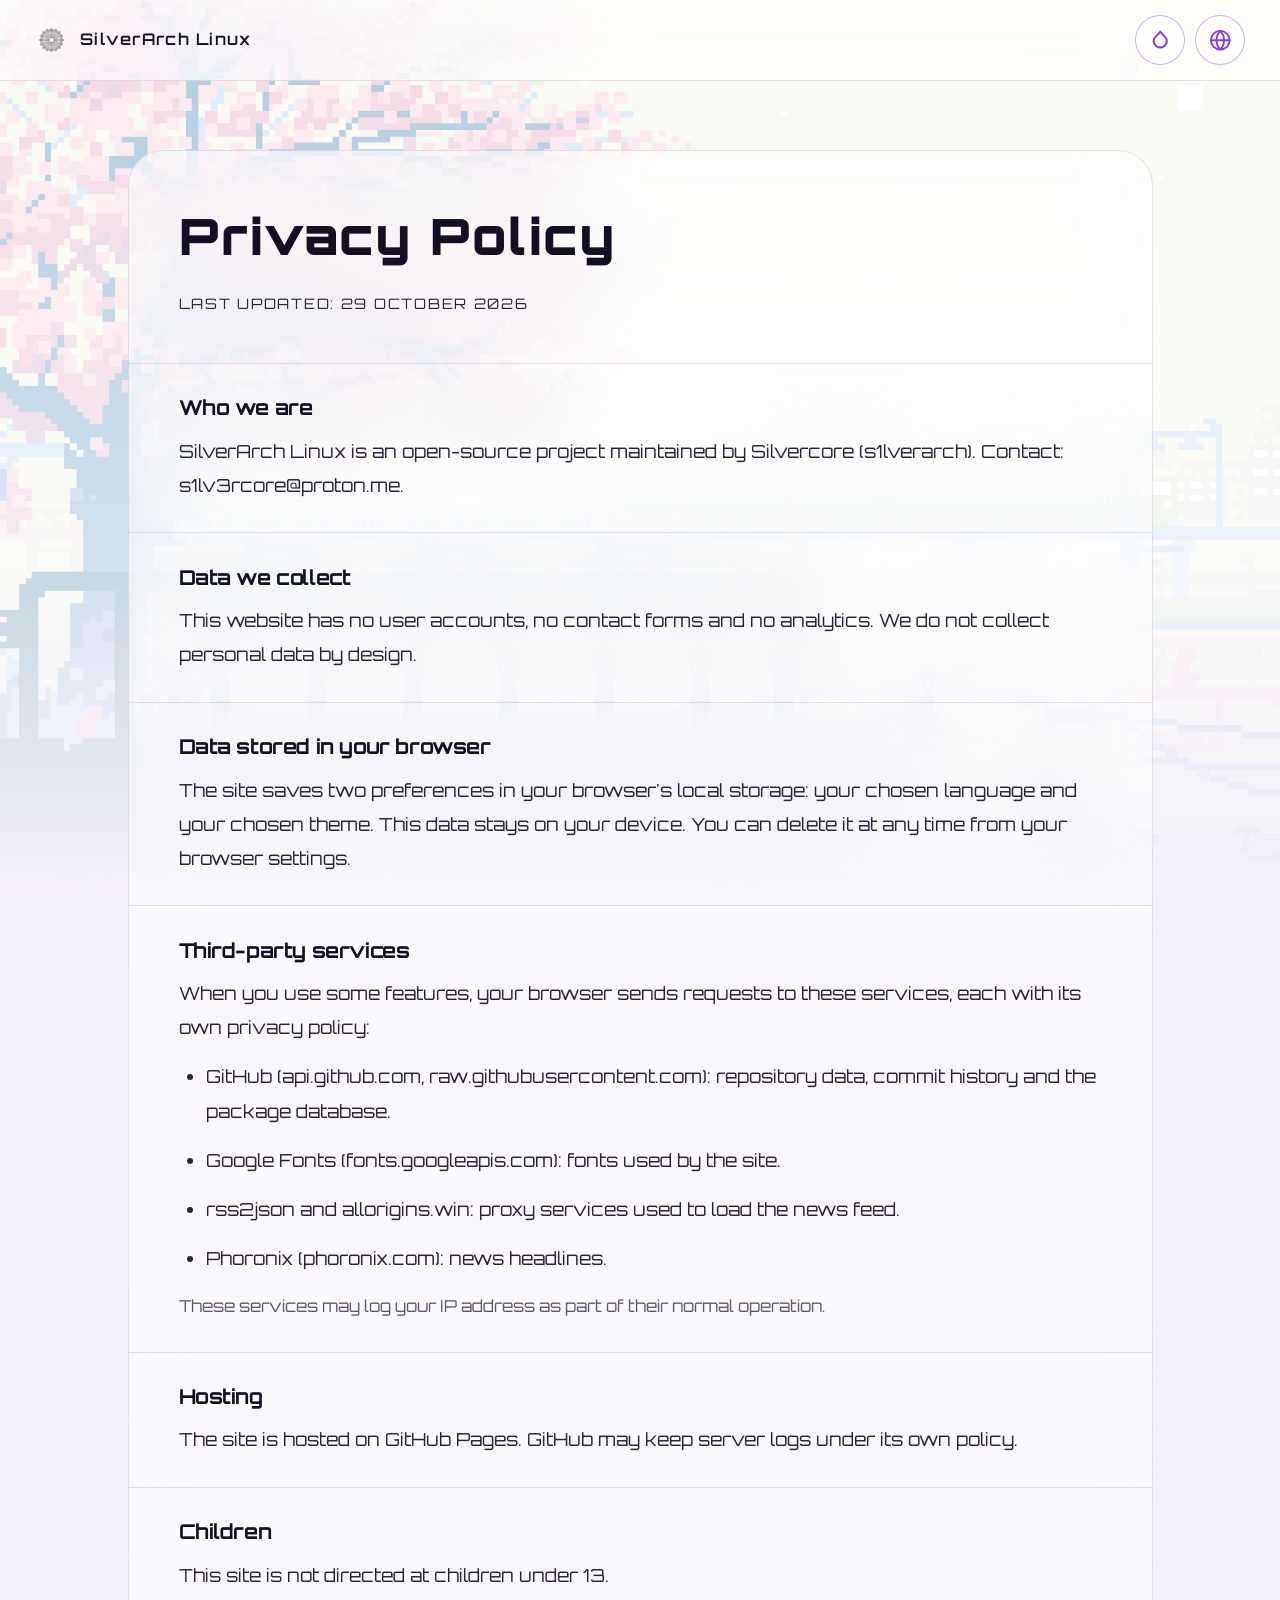
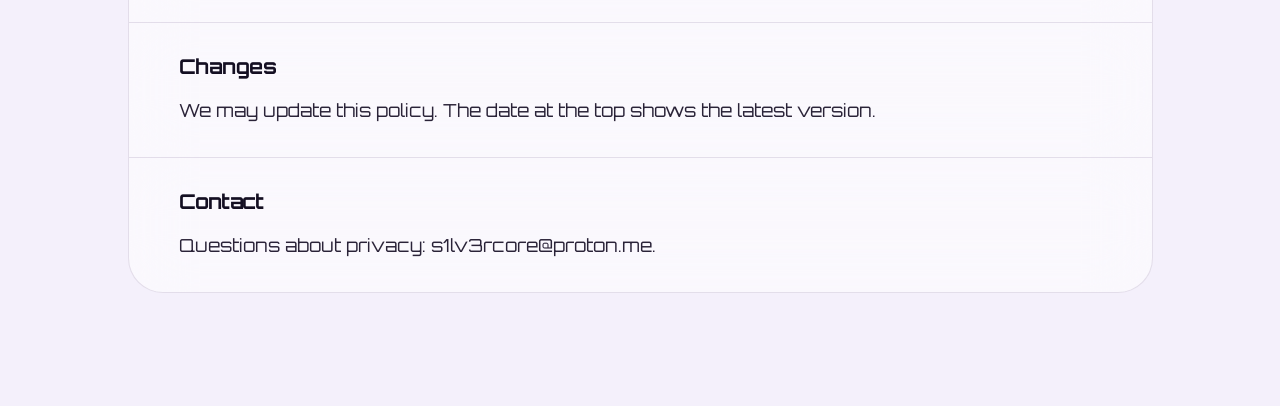
==== commit 30fdcc57: "Update privacy.html" ====
--- a/privacy.html
+++ b/privacy.html
@@ -38,7 +38,7 @@
     <p class="legal-meta" data-i18n="p_meta">Last updated: 29 October 2026</p>
   </header>
 
-  <section class="sec"><h2 data-i18n="p_s1_t">Who we are</h2><p data-i18n="p_s1_p">SilverArch Linux is an open-source project maintained by Silvercore (s1lverarch). Contact: s1lv3rcore@proton.me.</p></section>
+  <section class="sec"><h2 data-i18n="p_s1_t">Who we are</h2><p data-i18n="p_s1_p">SilverArch Linux is an open-source project maintained by Silvercore (s1lverarch). Contact: s1lv3rcore@proton.me, SilverArch Linux is not affiliated with or endorsed by the Arch Linux project. The word “Arch” describes the Arch-based base system.</p></section>
   <section class="sec"><h2 data-i18n="p_s2_t">Data we collect</h2><p data-i18n="p_s2_p">This website has no user accounts, no contact forms and no analytics. We do not collect personal data by design.</p></section>
   <section class="sec"><h2 data-i18n="p_s3_t">Data stored in your browser</h2><p data-i18n="p_s3_p">The site saves your chosen language and your chosen button colour in your browser's local storage. This data stays on your device. You can delete it at any time from your browser settings.</p></section>
   <section class="sec">
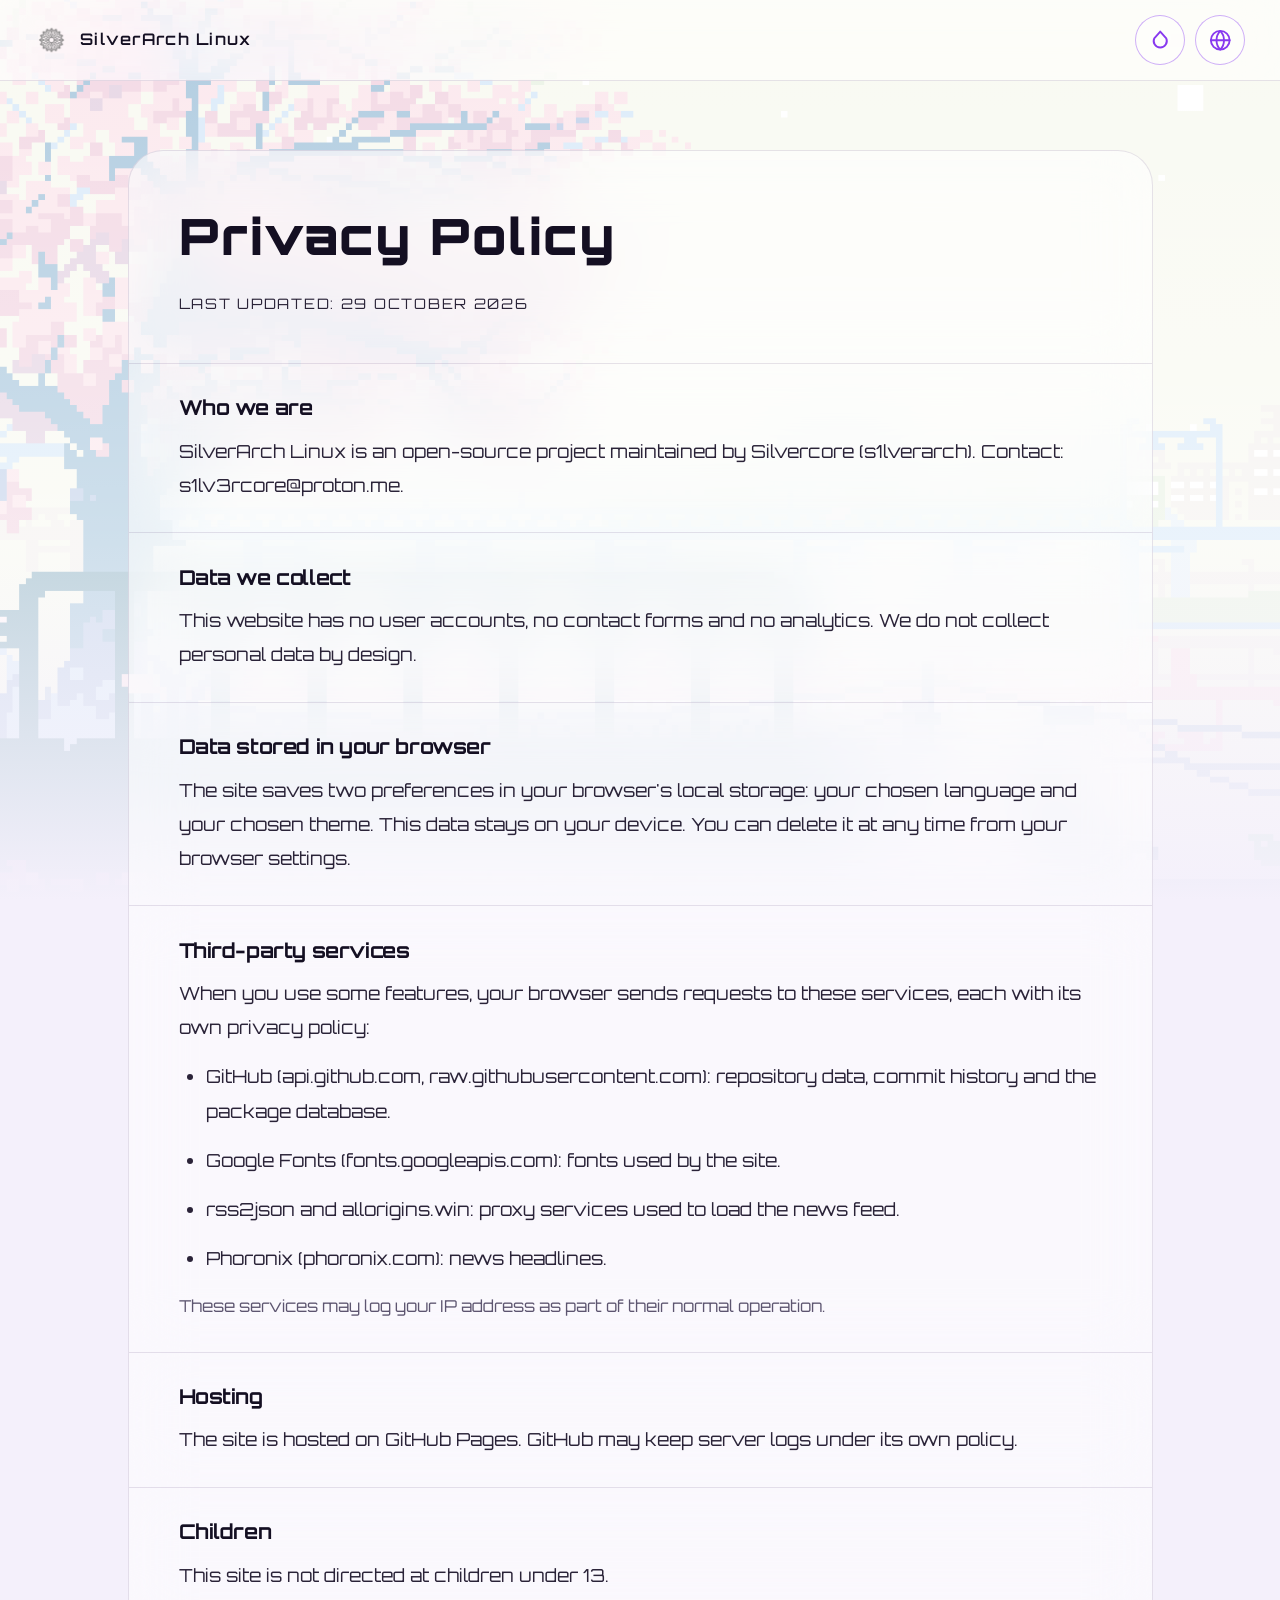
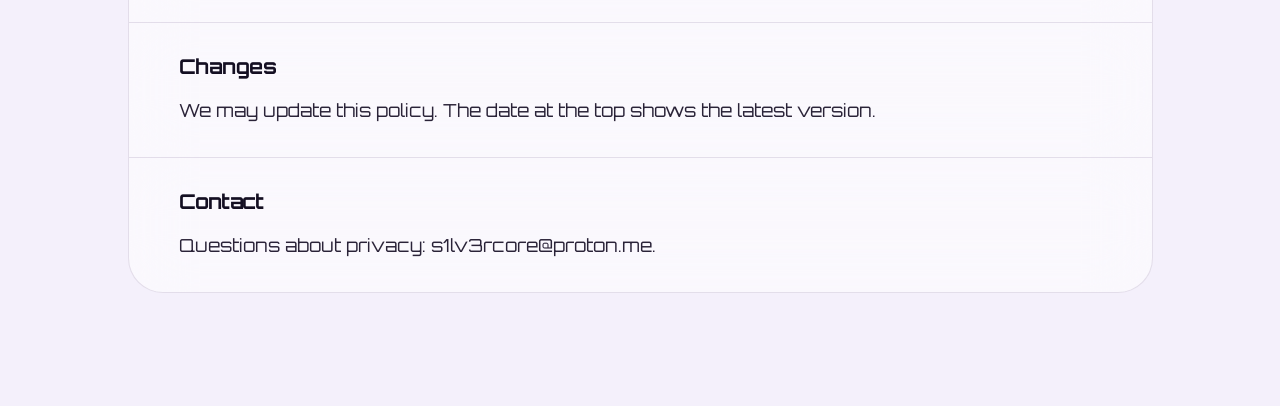
==== commit 139002ee: "Update privacy.html" ====
--- a/privacy.html
+++ b/privacy.html
@@ -35,12 +35,12 @@
 <main class="legal">
   <header class="legal-head">
     <h1 data-i18n="p_title">Privacy Policy</h1>
-    <p class="legal-meta" data-i18n="p_meta">Last updated: 29 October 2026</p>
+    <p class="legal-meta" data-i18n="p_meta">Last updated: 26 November 2026</p>
   </header>
 
-  <section class="sec"><h2 data-i18n="p_s1_t">Who we are</h2><p data-i18n="p_s1_p">SilverArch Linux is an open-source project maintained by Silvercore (s1lverarch). Contact: s1lv3rcore@proton.me, SilverArch Linux is not affiliated with or endorsed by the Arch Linux project. The word “Arch” describes the Arch-based base system.</p></section>
+  <section class="sec"><h2 data-i18n="p_s1_t">Who we are</h2><p data-i18n="p_s1_p">SilverArch Linux is an open-source project maintained by Silvercore (s1lverarch). Contact: s1lv3rcore@proton.me.</p></section>
   <section class="sec"><h2 data-i18n="p_s2_t">Data we collect</h2><p data-i18n="p_s2_p">This website has no user accounts, no contact forms and no analytics. We do not collect personal data by design.</p></section>
-  <section class="sec"><h2 data-i18n="p_s3_t">Data stored in your browser</h2><p data-i18n="p_s3_p">The site saves your chosen language and your chosen button colour in your browser's local storage. This data stays on your device. You can delete it at any time from your browser settings.</p></section>
+  <section class="sec"><h2 data-i18n="p_s3_t">Data stored in your browser</h2><p data-i18n="p_s3_p">The site saves your chosen language and your chosen button colour in your browser's local storage. SilverArch Linux is not affiliated with or endorsed by the Arch Linux project. The word “Arch” describes the Arch-based base system. This data stays on your device. You can delete it at any time from your browser settings.</p></section>
   <section class="sec">
     <h2 data-i18n="p_s4_t">Third-party services</h2>
     <p data-i18n="p_s4_p">When you use some features, your browser sends requests to these services, each with its own privacy policy:</p>
